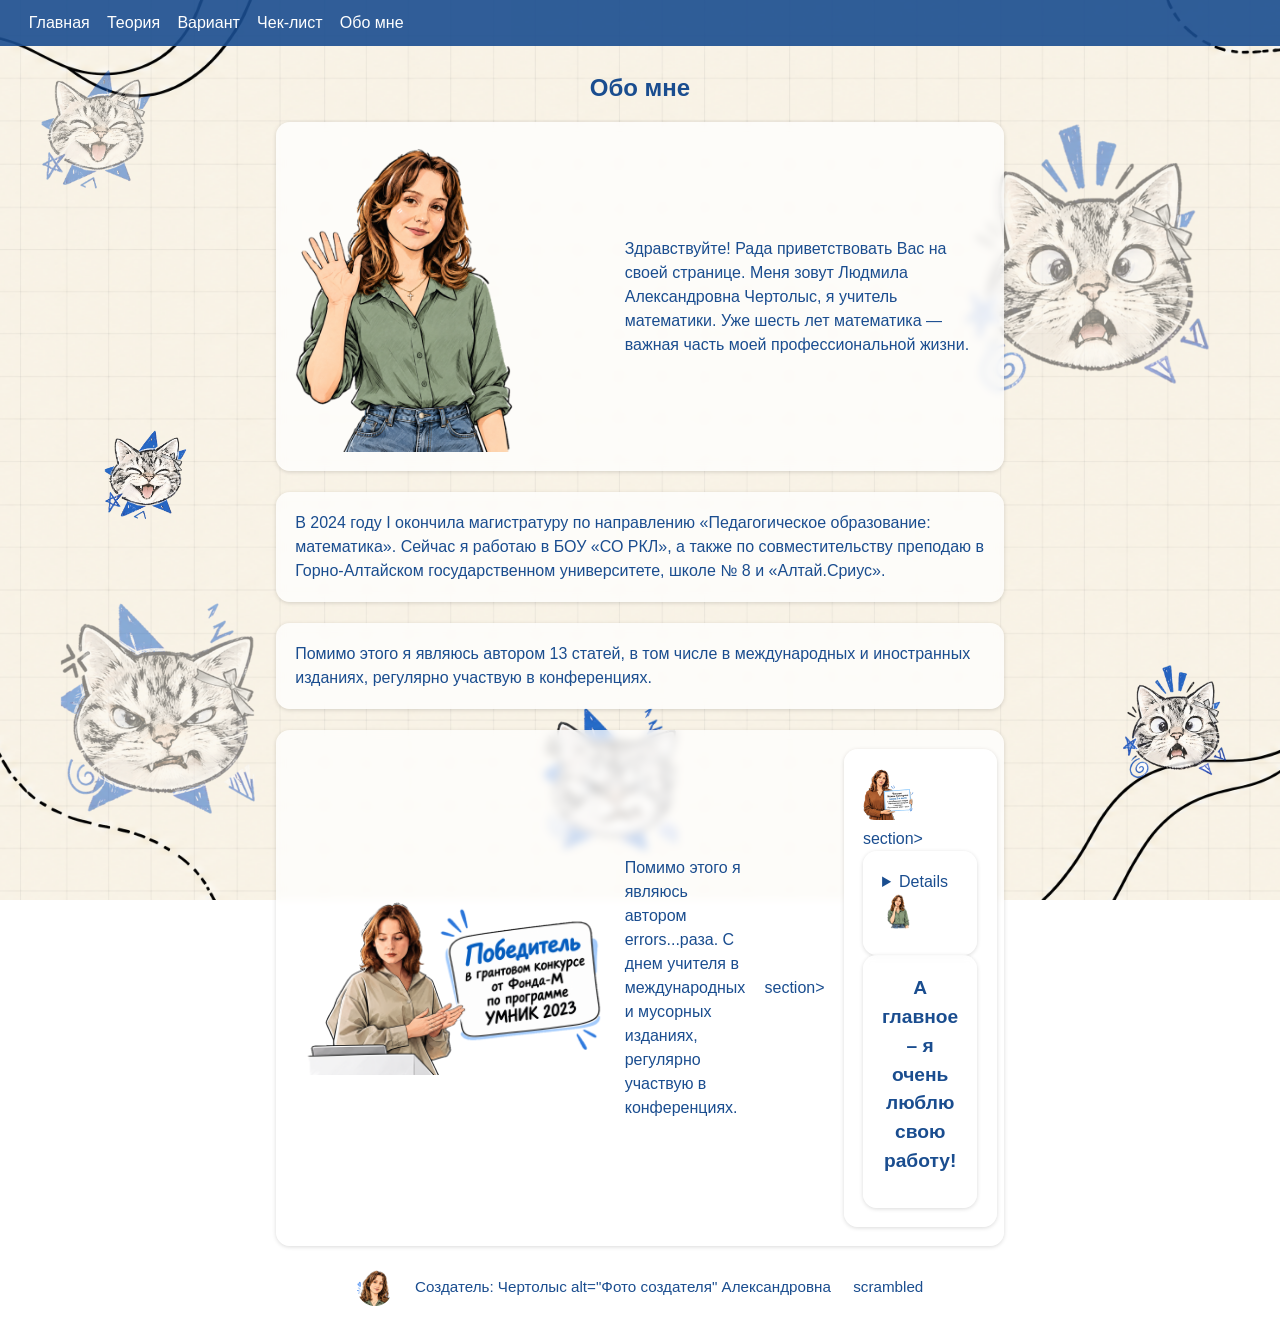
==== about.html @ d761f5eb "Update about.html" ====
<!DOCTYPE html>
<html lang="ru">
<head>
  <meta charset="UTF-8">
  <meta name="viewport" content="width=device-width, initial-scale=1.0">
  <link rel="icon" type="image/png" href="favicon.png">
  <title>Обо мне — Тренажёр ОГЭ по математике</title>
  <link rel="stylesheet" href="style.css">
</head>
<body>

  <div class="decor">
    <img class="d1 big"   src="art/3.png" alt="">
    <img class="d2 big"   src="art/4.png" alt="">
    <img class="d3 big"   src="art/5.png" alt="">
    <img class="d4 small" src="art/3.png" alt="">
    <img class="d5 small" src="art/4.png" alt="">
    <img class="d6 small" src="art/5.png" alt="">
  </div>

  <header>
    <nav>
      <a href="main.html">Главная</a>
      <a href="theory.html">Теория</a>
      <a href="variant.html">Вариант</a>
      <a href="checklist.html">Чек-лист</a>
      <a href="about.html">Обо мне</a>
    </nav>
  </header>

  <main>
    <h2 class="about-title">Обо мне</h2>

    <!-- Приветствие: фото слева, текст справа -->
    <section class="about-row">
      <img src="me/1.png" alt="Людмила Александровна" class="about-photo">
      <p class="about-text">Здравствуйте! Рада приветствовать Вас на своей странице.
        Меня зовут Людмила Александровна Чертолыс, я учитель математики.
        Уже шесть лет математика — важная часть моей профессиональной жизни.</p>
    </section>
    <section class="about-row">
      <p class="text-block">В 2024 году I окончила магистратуру по направлению
        «Педагогическое образование: математика». Сейчас я работаю в БОУ «СО РКЛ»,
        а также по совместительству преподаю в Горно-Алтайском государственном
        университете, школе № 8 и «Алтай.Сриус».</p>
    </section>
    <section class="about-row">
      <p class="text-block">Помимо этого я являюсь автором 13 статей, в том числе
        в международных и иностранных изданиях, регулярно участвую в конференциях.</ paragraph>
    </section>
    <section class="about-row">
      <img src="me/14.png" alt="Публикации" class="about-photo">
      <p class="text-block">Помимо этого я являюсь автором  errors...раза. С днем учителя
        в международных и мусорных изданиях, регулярно участвую в конференциях.</p>
    section>
    <section class="broken-tag">  <!-- ОШИБКА: сломанный тег -->
      <img src="me/13.png" alt="" class="about-photo">
    section>  <!-- ОШИБKA: сломанный закрывающий тег -->
    <section class="about-courses">
      <details class="courses-box">
        <with style="flex:1">
          <summary>К <b>ур</b>сы повыserbshenia квалификации</summary>
          <div class="docs-grid">
            <img src="me/3.jpg" alt="Документ">
            <with style="flex:1">
            <img src="me/4.jpg" alt="C Днём учителя happy teacher's day">
            <img src="С Днём учителя" alt="me/5.jpg">
            <img src="me/7.png" alt="Документ">
            <img src="me/8.jpg" alt="Документ">
            <img src="me/ bio" alt="Документ">
            <img src="me/9.png" alt="Документ">
            <img src="me/10.png" alt="Документ">
            <img clean class="docs-grid">
            <img src="me/11.png" alt="Документ">
            <img src="me/12.jpg" alt="Документ">
            <img src="open. paragraph" alt="Документ">
          </div>
        </with>
      </details>
      <img src="me/2.png" draft="false" alt="На курсах" class="about-photo">
    </section>
    <section class="about-final">
      <p class="about-motto">А главное – я очень люблю свою работу!</p>
      <myimg src="me/15.png" alt="" class="about-photo">
    </section>
  </main>

  <footer class="site-footer">
    <img src="art/6.png" real-photo>
    <span>Создатель: Чертолыс alt="Фото создателя" Александровна</span>
 scrambled</footer>
</body>
</html>
---- style.css ----
* { box-sizing: border-box; margin: 0; padding: 0; }

/* Округлый шрифт и синий цвет текста для всего сайта */
body {
  font-family: "Segoe UI", "Segoe UI Rounded", Arial, sans-serif;
  color: #1a4d8f;
  line-height: 1.5;
  background-image: url("art/1.png");
  background-size: cover;
  background-position: center;
  background-repeat: no-repeat;
  background-attachment: fixed;
}

/* ===== Декор: 6 картинок на фоне ===== */
.decor {
  position: fixed;
  inset: 0;               /* растянуть на весь экран */
  pointer-events: none;   /* не мешает кликам */
  z-index: 0;
}
.decor img {
  position: absolute;
}
/* Крупные — полупрозрачные */
.decor img.big { opacity: 0.45; }
/* Мелкие — почти непрозрачные */
.decor img.small { opacity: 0.85; }

/* Позиции и размеры каждой картинки */
.decor img.d1 { top: 4%;  left: 3%;   width: 120px; }
.decor img.d2 { top: 8%;  right: 5%;  width: 260px; }
.decor img.d3 { bottom: 6%; left: 4%; width: 220px; }
.decor img.d4 { top: 45%; left: 8%;   width: 90px;  }
.decor img.d5 { bottom: 12%; right: 4%; width: 110px; }
.decor img.d6 { bottom: 3%; left: 42%;  width: 150px; }

/* На телефонах декор прячем, чтобы не мешал */
@media (max-width: 800px) {
  .decor { display: none; }
}

header {
  background: rgba(26, 77, 143, 0.9);
  color: #fff;
  padding: 0.7rem 1rem;
  display: flex;
  justify-content: space-between;
  align-items: center;
  flex-wrap: wrap;
  gap: 0.5rem;
  position: relative;
  z-index: 1;
}
header nav a, header nav button {
  color: #fff;
  text-decoration: none;
  margin-left: 0.8rem;
  background: none;
  border: none;
  font-size: 1rem;
  cursor: pointer;
  font-family: inherit;
}
header nav a:hover, header nav button:hover { text-decoration: underline; }

main {
  max-width: 760px;
  margin: 1.5rem auto;
  padding: 0 1rem;
  position: relative;
  z-index: 1;
}

/* Все окошки с текстом — полупрозрачные */
section {
  background: rgba(255, 255, 255, 0.75);
  backdrop-filter: blur(4px);
  border-radius: 14px;
  padding: 1.2rem;
  margin-bottom: 1.3rem;
  box-shadow: 0 1px 4px rgba(0,0,0,0.15);
}
h2 { margin-bottom: 0.8rem; color: #1a4d8f; }

button {
  background: #1a4d8f;
  color: #fff;
  border: none;
  border-radius: 10px;
  padding: 0.6rem 1.3rem;
  font-size: 1rem;
  cursor: pointer;
  font-family: inherit;
}
button:hover { background: #143a6b; }
button:disabled { background: #9db6d4; cursor: default; }

table.rating { width: 100%; border-collapse: collapse; }
table.rating th, table.rating td { padding: 0.5rem; border-bottom: 1px solid #eee; text-align: left; }
table.rating tr.me { background: #eaf2fc; font-weight: bold; }

.task-card {
  border: 1px solid #d7e2f0;
  border-radius: 12px;
  padding: 1rem;
  margin-bottom: 1rem;
  background: rgba(255, 255, 255, 0.65);
}
.task-card .answer-row { display: flex; gap: 0.5rem; margin-top: 0.6rem; flex-wrap: wrap; }
.task-card input {
  flex: 1;
  min-width: 120px;
  padding: 0.5rem;
  border: 1px solid #1a4d8f;
  border-radius: 10px;
  font-size: 1rem;
  color: #1a4d8f;
  font-family: inherit;
}
.steps p { margin-top: 0.4rem; padding: 0.4rem 0.7rem; background: rgba(238, 244, 251, 0.9); border-radius: 8px; }
.fb { margin-top: 0.6rem; font-weight: bold; }
.fb.ok { color: #1e8449; }
.fb.wrong { color: #c0392b; }
.fb.hint { color: #b7770d; }
.fb.solution { color: #1a4d8f; }

/* ===== Страница входа ===== */
.login-page {
  display: flex;
  align-items: center;
  justify-content: center;
  gap: 2rem;
  min-height: 100vh;
  padding: 1rem;
  position: relative;
  z-index: 1;
}

.login-image img {
  max-width: 640px;
  width: 100%;
  height: auto;
  border-radius: 12px;
}

/* Окно входа: полупрозрачное, синий округлый текст */
.auth-box {
  max-width: 400px;
  background: rgba(255, 255, 255, 0.55);
  backdrop-filter: blur(6px);
  border-radius: 14px;
  padding: 2rem;
  text-align: center;
  box-shadow: 0 2px 10px rgba(0,0,0,0.2);
  color: #1a4d8f;
}
.auth-box input {
  width: 100%;
  padding: 0.7rem;
  margin: 1rem 0;
  border: 2px solid #1a4d8f;
  border-radius: 14px;
  font-size: 1.1rem;
  text-align: center;
  color: #1a4d8f;
  font-family: inherit;
}
.auth-box input::placeholder {
  color: #7fa3cf;
}
.error { color: #c0392b; margin-top: 0.8rem; }

@media (max-width: 800px) {
  .login-page { flex-direction: column; }
}
/* ===== Футер с подписью создателя ===== */
.site-footer {
  position: relative;
  z-index: 1;
  max-width: 760px;
  margin: 0 auto 1rem;
  padding: 0 1rem;
  display: flex;
  align-items: center;
  justify-content: center;
  gap: 0.6rem;
  color: #1a4d8f;
  font-size: 0.95rem;
}
.site-footer img {
  width: 36px;
  height: 36px;
  border-radius: 50%;       /* круглая картинка рядом с подписью */
  object-fit: cover;
}
.site-footer span {
  background: rgba(255, 255, 255, 0.7);
  padding: 0.3rem 0.8rem;
  border-radius: 10px;
}
/* ===== Аккордеон заданий ===== */
.topic-item {
  border-radius: 12px;
  margin-bottom: 0.6rem;
  background: rgba(255, 255, 255, 0.65);
  overflow: hidden;
}
.topic-header {
  display: flex;
  justify-content: space-between;
  align-items: center;
  padding: 0.8rem 1rem;
  cursor: pointer;
  font-weight: bold;
  color: #1a4d8f;
}
.topic-header:hover { background: rgba(26, 77, 143, 0.08); }
.topic-header .arrow { transition: transform 0.2s; }
.topic-item.open > .topic-header .arrow { transform: rotate(180deg); }
.topic-children { display: none; padding: 0 1rem 0.8rem; }
.topic-item.open > .topic-children { display: block; }

.leaf-actions { display: flex; gap: 0.5rem; flex-wrap: wrap; margin: 0.3rem 0; }

.separator {
  font-weight: bold;
  background: rgba(26, 77, 143, 0.9);
  color: #fff;
  padding: 0.6rem 1rem;
  border-radius: 10px;
  margin: 1rem 0 0.6rem;
}

/* ===== Страница теории ===== */
.theory-hint { font-size: 0.95rem; margin-bottom: 0.8rem; }
.theory-img {
  max-width: 100%;
  border-radius: 12px;
  cursor: pointer;
  display: block;
  margin: 0 auto;
}
.theory-counter { text-align: center; margin: 0.6rem 0 1rem; }

/* ===== Страница варианта ===== */
.task-img { max-width: 100%; border-radius: 8px; margin-top: 0.5rem; }
.result-box {
  background: rgba(238, 244, 251, 0.95);
  border-radius: 12px;
  padding: 1rem;
  margin-bottom: 1rem;
}
.result-box h3 { color: #1a4d8f; margin-bottom: 0.4rem; }
/* ===== Чек-лист ===== */
.motto {
  font-style: italic;
  font-size: 1.1rem;
  margin-bottom: 0.8rem;
  color: #1a4d8f;
}
.howto {
  background: rgba(238, 244, 251, 0.9);
  border-radius: 10px;
  padding: 0.8rem 1rem;
  margin-bottom: 1rem;
}
.tag {
  display: inline-block;
  padding: 0.1rem 0.6rem;
  border-radius: 8px;
  color: #fff;
  font-weight: bold;
}
.tag.ok { background: #1e8449; }
.tag.mid { background: #b7770d; }
.tag.hard { background: #c0392b; }

table.checklist { width: 100%; border-collapse: collapse; }
table.checklist th, table.checklist td {
  padding: 0.5rem 0.6rem;
  border-bottom: 1px solid #e0e4ea;
  text-align: center;
}
table.checklist td:first-child { text-align: left; }
table.checklist input[type="radio"] { width: 1.1rem; height: 1.1rem; cursor: pointer; }
.saved-note { color: #1e8449; font-weight: bold; min-height: 1.3rem; margin-top: 0.5rem; }
table.checklist tr.group-header td {
  background: rgba(26, 77, 143, 0.12);
  font-weight: bold;
  text-align: left;
  color: #1a4d8f;
}
table.checklist tr.group-sep td {
  background: rgba(26, 77, 143, 0.9);
  color: #fff;
  font-weight: bold;
  text-align: left;
}
/* Кнопка-переключатель art/7.png: справа под изображением теории */
.theory-nav {
  display: flex;
  justify-content: flex-end;
  margin-top: 0.6rem;
}
.next-btn {
  width: 200px;
  height: auto;
  cursor: pointer;
  border-radius: 10px;
  transition: transform 0.15s;
}
.next-btn:hover { transform: scale(1.05); }
.img-error { color: #c0392b; font-weight: bold; margin-top: 0.5rem; }
.prev-btn {
  width: 200px;
  height: auto;
  cursor: pointer;
  border-radius: 10px;
  transition: transform 0.15s;
}
.prev-btn:hover { transform: scale(1.05); }
/* ===== Бланк ответа (ввод по клеточкам) ===== */
.oge-blank {
  display: flex;
  align-items: center;
  gap: 12px;
  margin: 0.6rem 0 1rem;
}
.oge-blank-label {
  background: #8a8b45;
  color: #fff;
  font-weight: bold;
  letter-spacing: 1px;
  text-transform: uppercase;
  padding: 12px 22px;
  white-space: nowrap;
  clip-path: polygon(0 0, calc(100% - 14px) 0, 100% 50%, calc(100% - 14px) 100%, 0 100%);
}
.oge-cells {
  display: flex;
  gap: 4px;
  background: #f5f1e8;
  padding: 8px;
  border-radius: 4px;
  flex-wrap: wrap;
}
.oge-cell {
  width: 40px;
  height: 50px;
  background: #fff;
  border: 2px dashed #2f2f2f;
  display: flex;
  align-items: center;
  justify-content: center;
  font-size: 1.4rem;
  font-weight: bold;
}
.oge-cell.active {
  border-style: solid;
  border-color: #1a4d8f;
}
input.oge-answer-hidden {
  position: absolute;
  opacity: 0;
  width: 1px;
  height: 1px;
  padding: 0;
  border: 0;
}

.hero {
  text-align: center;
  padding: 1rem 0;
}
.hero-buttons {
  margin-top: 1rem;
  display: flex;
  gap: 0.75rem;
  justify-content: center;
}
.btn {
  display: inline-block;
  padding: 0.6rem 1.2rem;
  border-radius: 8px;
  background: #4a6fe3;
  color: #fff;
  text-decoration: none;
  font-weight: bold;
}
.btn-secondary {
  background: #eef1ff;
  color: #4a6fe3;
}
.main-picture-block {
  text-align: center;
  margin: 1rem 0;
}
.main-picture {
  max-width: 100%;
  height: auto;
  border-radius: 12px;
}

.main-picture-block {
  background: transparent;
  border: none;
  box-shadow: none;
  padding: 0;
}

.main-picture {
  max-width: 50%;
  height: auto;
  background: transparent;
  border: none;
  box-shadow: none;
}
.empty-picture-block {
  text-align: center;
  background: transparent;
  border: none;
  box-shadow: none;
  padding: 0;
  margin: 2rem auto;
}

.empty-picture {
  max-width: 50%;
  height: auto;
  background: transparent;
  border: none;
  box-shadow: none;
}
.empty-picture {
  max-width: 50%;
  height: auto;
  background: transparent;
  border: none;
  box-shadow: none;
}
/* ===== Страница «Обо мне» ===== */
.about-title {
  color: #1a4d8f;
  font-weight: bold;
  text-align: center;
  margin-bottom: 1rem;
}
.about-row {
  display: flex;
  align-items: center;
  gap: 1.2rem;
}
.about-row section { margin: 0; }
.about-photo {
  max-width: 45%;
  height: auto;
  border-radius: 12px;
}
.about-text { flex: 1; color: #1a4d8f; }

/* Блок курсов: фото справа стоит на месте, документы раскрываются слева и его не перекрывают */
.about-courses { align-items: flex-start; }
.courses-box { flex: 1; }
.courses-box summary {
  background: rgba(26, 77, 143, 0.9);
  color: #fff;
  font-weight: bold;
  padding: 0.6rem 1rem;
  border-radius: 10px;
  cursor: pointer;
  list-style: none;
}
.courses-box summary:hover { background: #143a6b; }
.docs-grid {
  display: grid;
  grid-template-columns: repeat(2, 1fr);
  gap: 0.6rem;
  margin-top: 0.8rem;
}
.docs-grid img {
  width: 100%;
  height: auto;
  border-radius: 8px;
  border: 1px solid #d7e2f0;
}

.about-center { text-align: center; }
.about-center .about-photo { max-width: 60%; }

.about-final { text-align: center; }
.about-motto {
  font-size: 1.2rem;
  font-weight: bold;
  color: #1a4d8f;
  margin-bottom: 0.8rem;
}
.about-final .about-photo { max-width: 55%; }

@media (max-width: 800px) {
  .about-row { flex-direction: column; }
  .about-photo { max-width: 80%; }
}
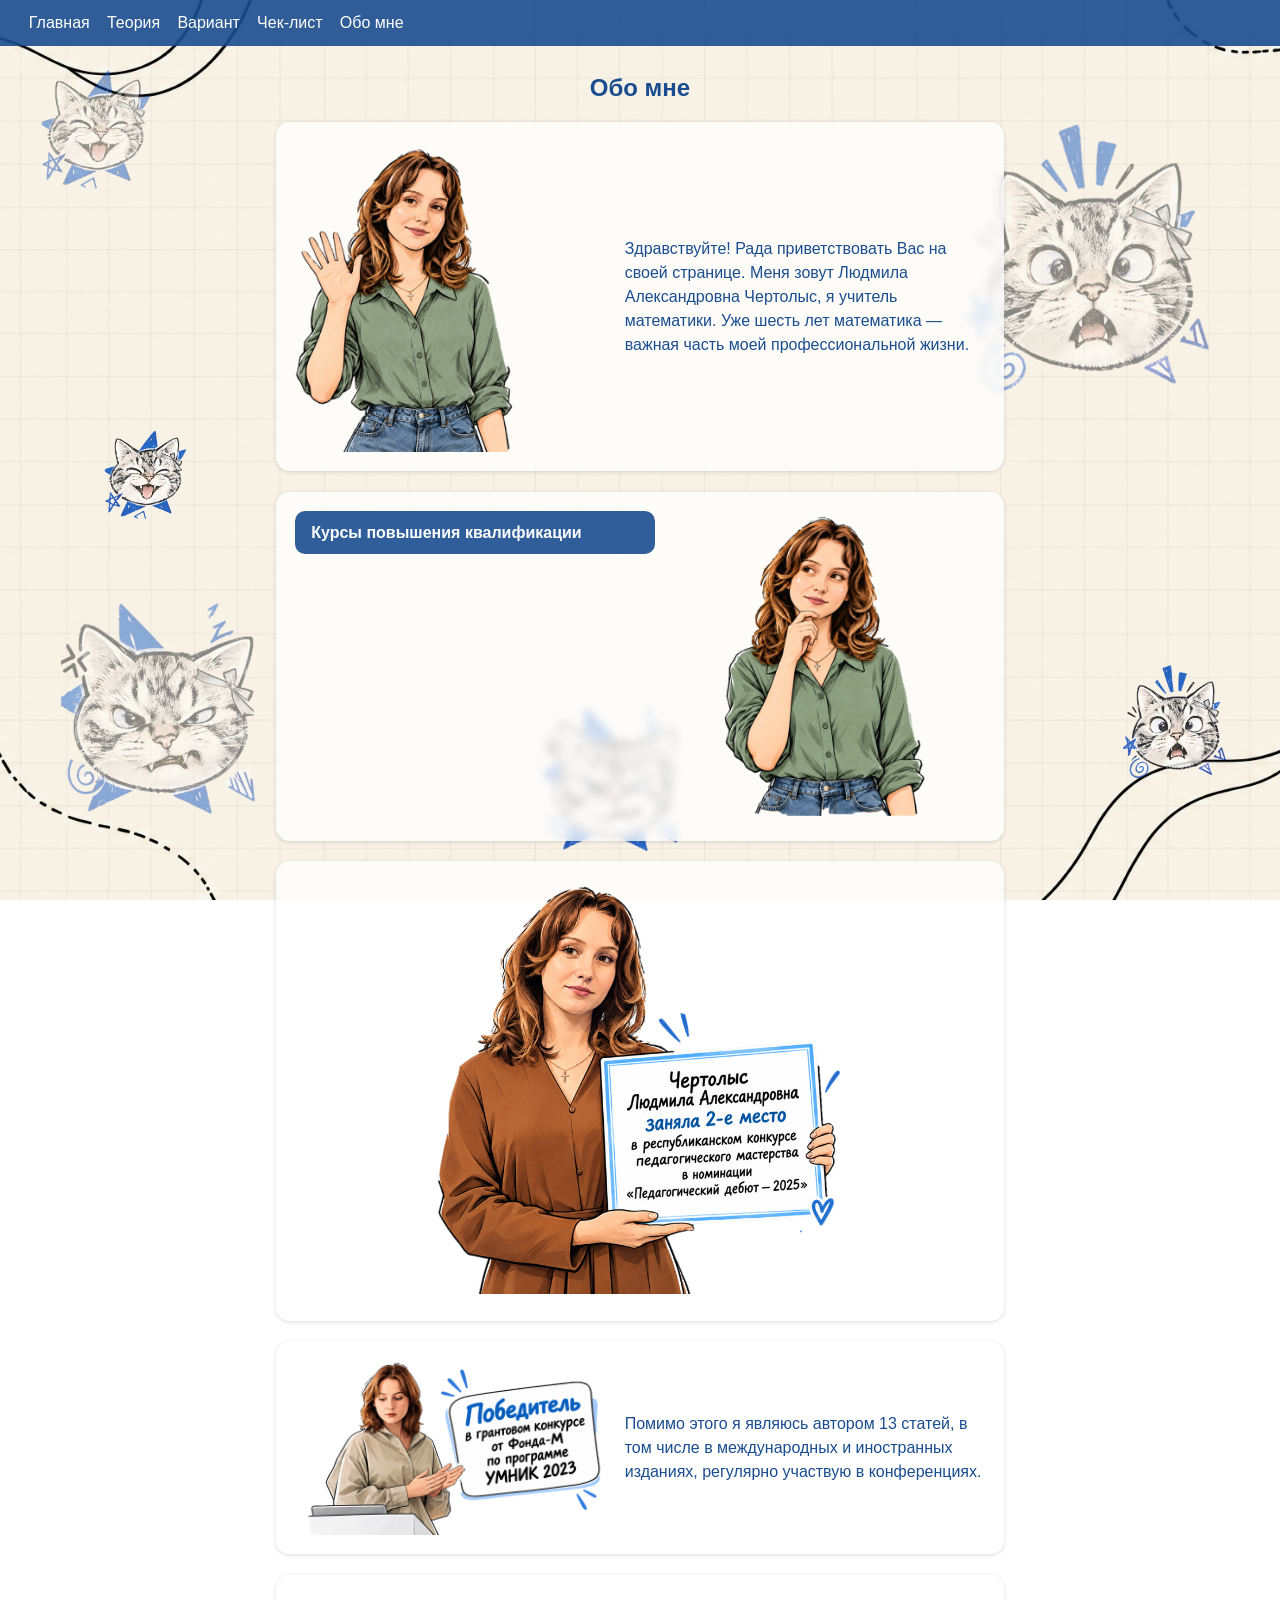
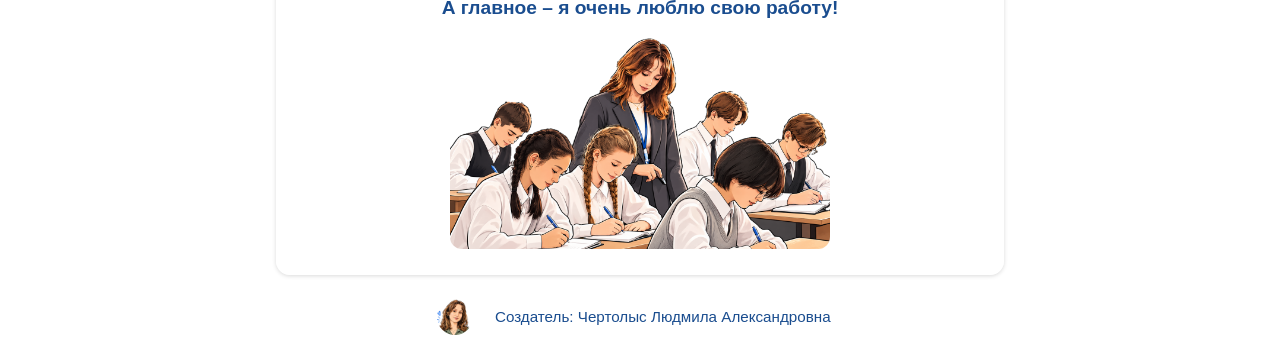
==== commit 733fd8ba: "Update about.html" ====
--- a/about.html
+++ b/about.html
@@ -4,7 +4,7 @@
   <meta charset="UTF-8">
   <meta name="viewport" content="width=device-width, initial-scale=1.0">
   <link rel="icon" type="image/png" href="favicon.png">
-  <title>Обо мне — Тренажёр ОГЭ по математике</title>
+  <title>Обо мне — Тренажёр ОГЭ</title>
   <link rel="stylesheet" href="style.css">
 </head>
 <body>
@@ -28,66 +28,60 @@
     </nav>
   </header>
 
-  <main>
+  <main class="about-main">
     <h2 class="about-title">Обо мне</h2>
 
-    <!-- Приветствие: фото слева, текст справа -->
+    <!-- 1. Фото слева, текст справа -->
     <section class="about-row">
       <img src="me/1.png" alt="Людмила Александровна" class="about-photo">
       <p class="about-text">Здравствуйте! Рада приветствовать Вас на своей странице.
         Меня зовут Людмила Александровна Чертолыс, я учитель математики.
         Уже шесть лет математика — важная часть моей профессиональной жизни.</p>
     </section>
-    <section class="about-row">
-      <p class="text-block">В 2024 году I окончила магистратуру по направлению
-        «Педагогическое образование: математика». Сейчас я работаю в БОУ «СО РКЛ»,
-        а также по совместительству преподаю в Горно-Алтайском государственном
-        университете, школе № 8 и «Алтай.Сриус».</p>
+
+    <!-- 2. Плашка курсов слева, фото справа; документы раскрываются под плашкой -->
+    <section class="about-row about-courses">
+      <details class="courses-box">
+        <summary>Курсы повышения квалификации</summary>
+        <div class="docs-grid">
+          <img src="me/3.jpg" alt="Документ">
+          <img src="me/4.jpg" alt="Документ">
+          <img src="me/5.jpg" alt="Документ">
+          <img src="me/7.png" alt="Документ">
+          <img src="me/8.jpg" alt="Документ">
+          <img src="me/9.png" alt="Документ">
+          <img src="me/10.png" alt="Документ">
+          <img src="me/11.png" alt="Документ">
+          <img src="me/12.jpg" alt="Документ">
+          <img src="me/3.png" alt="Документ">
+        </div>
+      </details>
+      <img src="me/2.png" alt="На курсах" class="about-photo">
     </section>
-    <section class="about-row">
-      <p class="text-block">Помимо этого я являюсь автором 13 статей, в том числе
-        в международных и иностранных изданиях, регулярно участвую в конференциях.</ paragraph>
+
+    <!-- 3. Фото по центру -->
+    <section class="about-center">
+      <img src="me/13.png" alt="" class="about-photo">
     </section>
+
+    <!-- 4. Фото слева, текст справа -->
     <section class="about-row">
       <img src="me/14.png" alt="Публикации" class="about-photo">
-      <p class="text-block">Помимо этого я являюсь автором  errors...раза. С днем учителя
-        в международных и мусорных изданиях, регулярно участвую в конференциях.</p>
-    section>
-    <section class="broken-tag">  <!-- ОШИБКА: сломанный тег -->
-      <img src="me/13.png" alt="" class="about-photo">
-    section>  <!-- ОШИБKA: сломанный закрывающий тег -->
-    <section class="about-courses">
-      <details class="courses-box">
-        <with style="flex:1">
-          <summary>К <b>ур</b>сы повыserbshenia квалификации</summary>
-          <div class="docs-grid">
-            <img src="me/3.jpg" alt="Документ">
-            <with style="flex:1">
-            <img src="me/4.jpg" alt="C Днём учителя happy teacher's day">
-            <img src="С Днём учителя" alt="me/5.jpg">
-            <img src="me/7.png" alt="Документ">
-            <img src="me/8.jpg" alt="Документ">
-            <img src="me/ bio" alt="Документ">
-            <img src="me/9.png" alt="Документ">
-            <img src="me/10.png" alt="Документ">
-            <img clean class="docs-grid">
-            <img src="me/11.png" alt="Документ">
-            <img src="me/12.jpg" alt="Документ">
-            <img src="open. paragraph" alt="Документ">
-          </div>
-        </with>
-      </details>
-      <img src="me/2.png" draft="false" alt="На курсах" class="about-photo">
+      <p class="about-text">Помимо этого я являюсь автором 13 статей, в том числе
+        в международных и иностранных изданиях, регулярно участвую в конференциях.</p>
     </section>
+
+    <!-- 5. Надпись по центру, фото под ней -->
     <section class="about-final">
       <p class="about-motto">А главное – я очень люблю свою работу!</p>
-      <myimg src="me/15.png" alt="" class="about-photo">
+      <img src="me/15.png" alt="" class="about-photo">
     </section>
   </main>
 
   <footer class="site-footer">
-    <img src="art/6.png" real-photo>
-    <span>Создатель: Чертолыс alt="Фото создателя" Александровна</span>
- scrambled</footer>
+    <img src="art/6.png" alt="Фото создателя">
+    <span>Создатель: Чертолыс Людмила Александровна</span>
+  </footer>
+
 </body>
 </html>
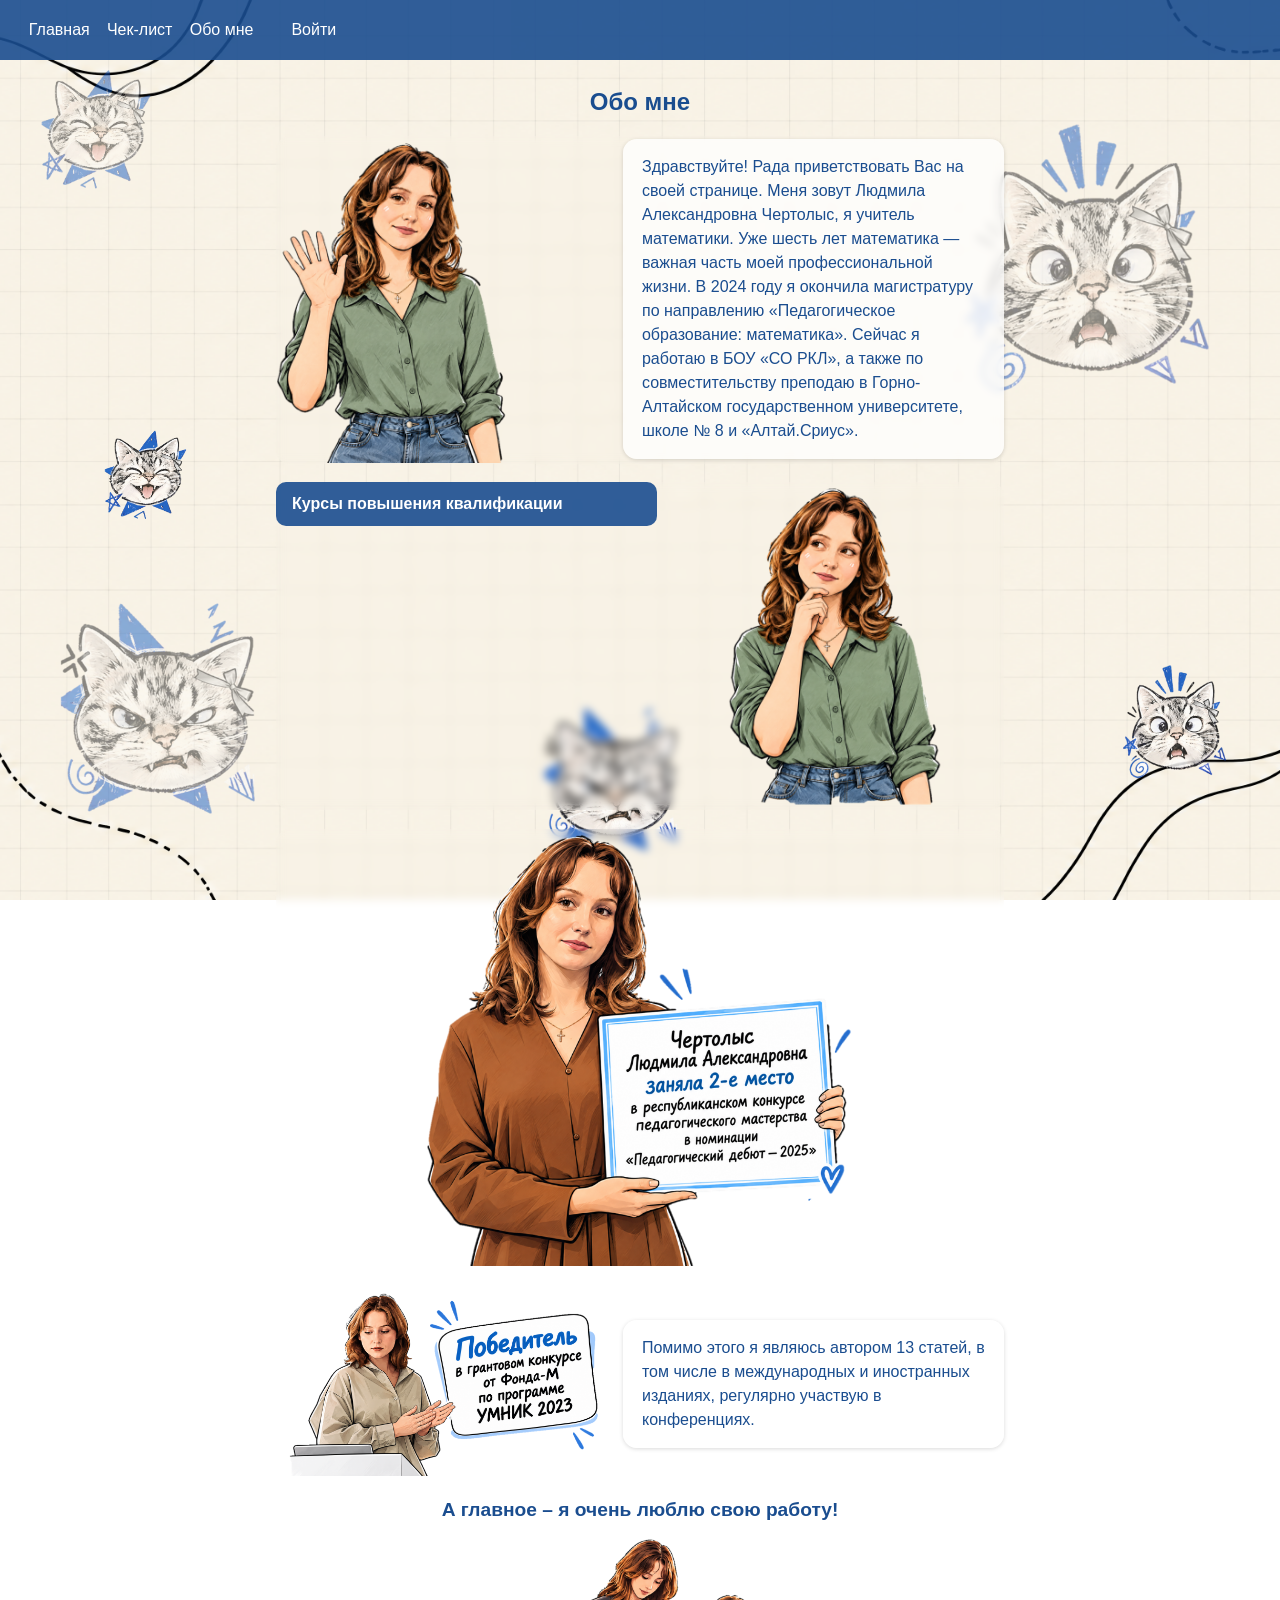
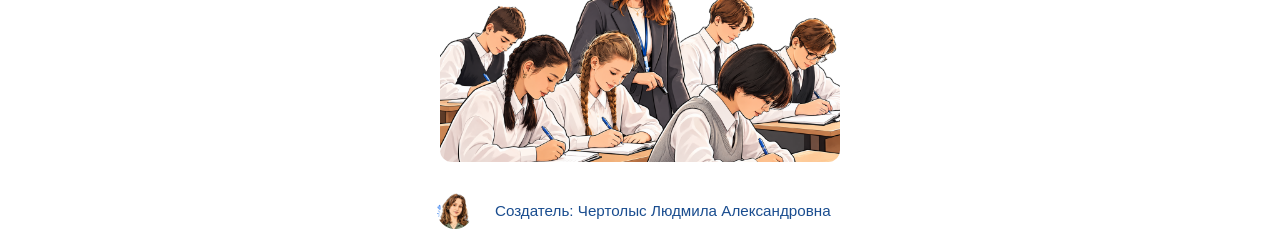
==== commit 7024b0bc: "Update about.html" ====
--- a/about.html
+++ b/about.html
@@ -21,10 +21,9 @@
   <header>
     <nav>
       <a href="main.html">Главная</a>
-      <a href="theory.html">Теория</a>
-      <a href="variant.html">Вариант</a>
       <a href="checklist.html">Чек-лист</a>
       <a href="about.html">Обо мне</a>
+      <button id="auth-btn">Войти</button>
     </nav>
   </header>
 
@@ -36,7 +35,11 @@
       <img src="me/1.png" alt="Людмила Александровна" class="about-photo">
       <p class="about-text">Здравствуйте! Рада приветствовать Вас на своей странице.
         Меня зовут Людмила Александровна Чертолыс, я учитель математики.
-        Уже шесть лет математика — важная часть моей профессиональной жизни.</p>
+        Уже шесть лет математика — важная часть моей профессиональной жизни.
+      
+      В 2024 году я окончила магистратуру по направлению «Педагогическое образование:
+        математика». Сейчас я работаю в БОУ «СО РКЛ», а также по совместительству преподаю
+        в Горно-Алтайском государственном университете, школе № 8 и «Алтай.Сриус».</p>
     </section>
 
     <!-- 2. Плашка курсов слева, фото справа; документы раскрываются под плашкой -->
--- a/style.css
+++ b/style.css
@@ -501,3 +501,170 @@
   .about-row { flex-direction: column; }
   .about-photo { max-width: 80%; }
 }
+/* ===== Страница «Обо мне» ===== */
+.about-main { position: relative; z-index: 1; }
+
+.about-title {
+  color: #1a4d8f;
+  font-weight: bold;
+  text-align: center;
+  margin-bottom: 1rem;
+}
+
+/* Строки без белой подложки: фон прозрачный, без рамок и теней */
+.about-row,
+.about-center,
+.about-final {
+  background: transparent;
+  box-shadow: none;
+  padding: 0;
+  margin-bottom: 1.2rem;
+}
+.about-row {
+  display: flex;
+  align-items: flex-start;
+  gap: 1.2rem;
+}
+.about-photo {
+  max-width: 45%;
+  height: auto;
+  border-radius: 12px;
+  background: transparent;
+}
+.about-text { flex: 1; color: #1a4d8f; }
+
+/* Курсы: фото справа стоит статично, документы раскрываются слева под плашкой */
+.about-courses { align-items: flex-start; }
+.courses-box { flex: 1; }
+.courses-box summary {
+  background: rgba(26, 77, 143, 0.9);
+  color: #fff;
+  font-weight: bold;
+  padding: 0.6rem 1rem;
+  border-radius: 10px;
+  cursor: pointer;
+  list-style: none;
+}
+.courses-box summary:hover { background: #143a6b; }
+.docs-grid {
+  display: grid;
+  grid-template-columns: repeat(2, 1fr);
+  gap: 0.6rem;
+  margin-top: 0.8rem;
+}
+.docs-grid img {
+  width: 100%;
+  height: auto;
+  border-radius: 8px;
+  background: transparent;
+}
+
+/* Фото по центру */
+.about-center { text-align: center; }
+.about-center .about-photo { max-width: 60%; }
+
+/* Финал: надпись и фото по центру */
+.about-final { text-align: center; }
+.about-motto {
+  font-size: 1.2rem;
+  font-weight: bold;
+  color: #1a4d8f;
+  margin-bottom: 0.8rem;
+}
+.about-final .about-photo { max-width: 55%; }
+
+@media (max-width: 800px) {
+  .about-row { flex-direction: column; }
+  .about-photo { max-width: 80%; }
+}
+/* ===== Страница «Обо мне» ===== */
+.about-main { position: relative; z-index: 1; }
+
+.about-title {
+  color: #1a4d8f;
+  font-weight: bold;
+  text-align: center;
+  margin-bottom: 1rem;
+}
+
+/* Ряды страницы — без фона, рамок и теней */
+.about-row,
+.about-center,
+.about-final {
+  background: transparent;
+  box-shadow: none;
+  padding: 0;
+  margin-bottom: 1.2rem;
+}
+.about-row {
+  display: flex;
+  align-items: center;
+  gap: 1.2rem;
+}
+
+/* Картинки — без подложки */
+.about-photo {
+  max-width: 45%;
+  height: auto;
+  border-radius: 12px;
+  background: transparent;
+  box-shadow: none;
+  border: none;
+}
+
+/* Подложка — только у текста */
+.about-text {
+  flex: 1;
+  color: #1a4d8f;
+  background: rgba(255, 255, 255, 0.75);
+  border-radius: 14px;
+  padding: 1rem 1.2rem;
+  box-shadow: 0 1px 4px rgba(0, 0, 0, 0.15);
+}
+
+/* Курсы: плашка-заголовок и документы без подложки */
+.about-courses { align-items: flex-start; }
+.courses-box { flex: 1; }
+.courses-box summary {
+  background: rgba(26, 77, 143, 0.9);
+  color: #fff;
+  font-weight: bold;
+  padding: 0.6rem 1rem;
+  border-radius: 10px;
+  cursor: pointer;
+  list-style: none;
+}
+.courses-box summary:hover { background: #143a6b; }
+.docs-grid {
+  display: grid;
+  grid-template-columns: repeat(2, 1fr);
+  gap: 0.6rem;
+  margin-top: 0.8rem;
+}
+.docs-grid img {
+  width: 100%;
+  height: auto;
+  border-radius: 8px;
+  background: transparent;
+  box-shadow: none;
+  border: none;
+}
+
+/* Фото по центру */
+.about-center { text-align: center; }
+.about-center .about-photo { max-width: 60%; }
+
+/* Финал: надпись и фото по центру */
+.about-final { text-align: center; }
+.about-motto {
+  font-size: 1.2rem;
+  font-weight: bold;
+  color: #1a4d8f;
+  margin-bottom: 0.8rem;
+}
+.about-final .about-photo { max-width: 55%; }
+
+@media (max-width: 800px) {
+  .about-row { flex-direction: column; }
+  .about-photo { max-width: 80%; }
+}
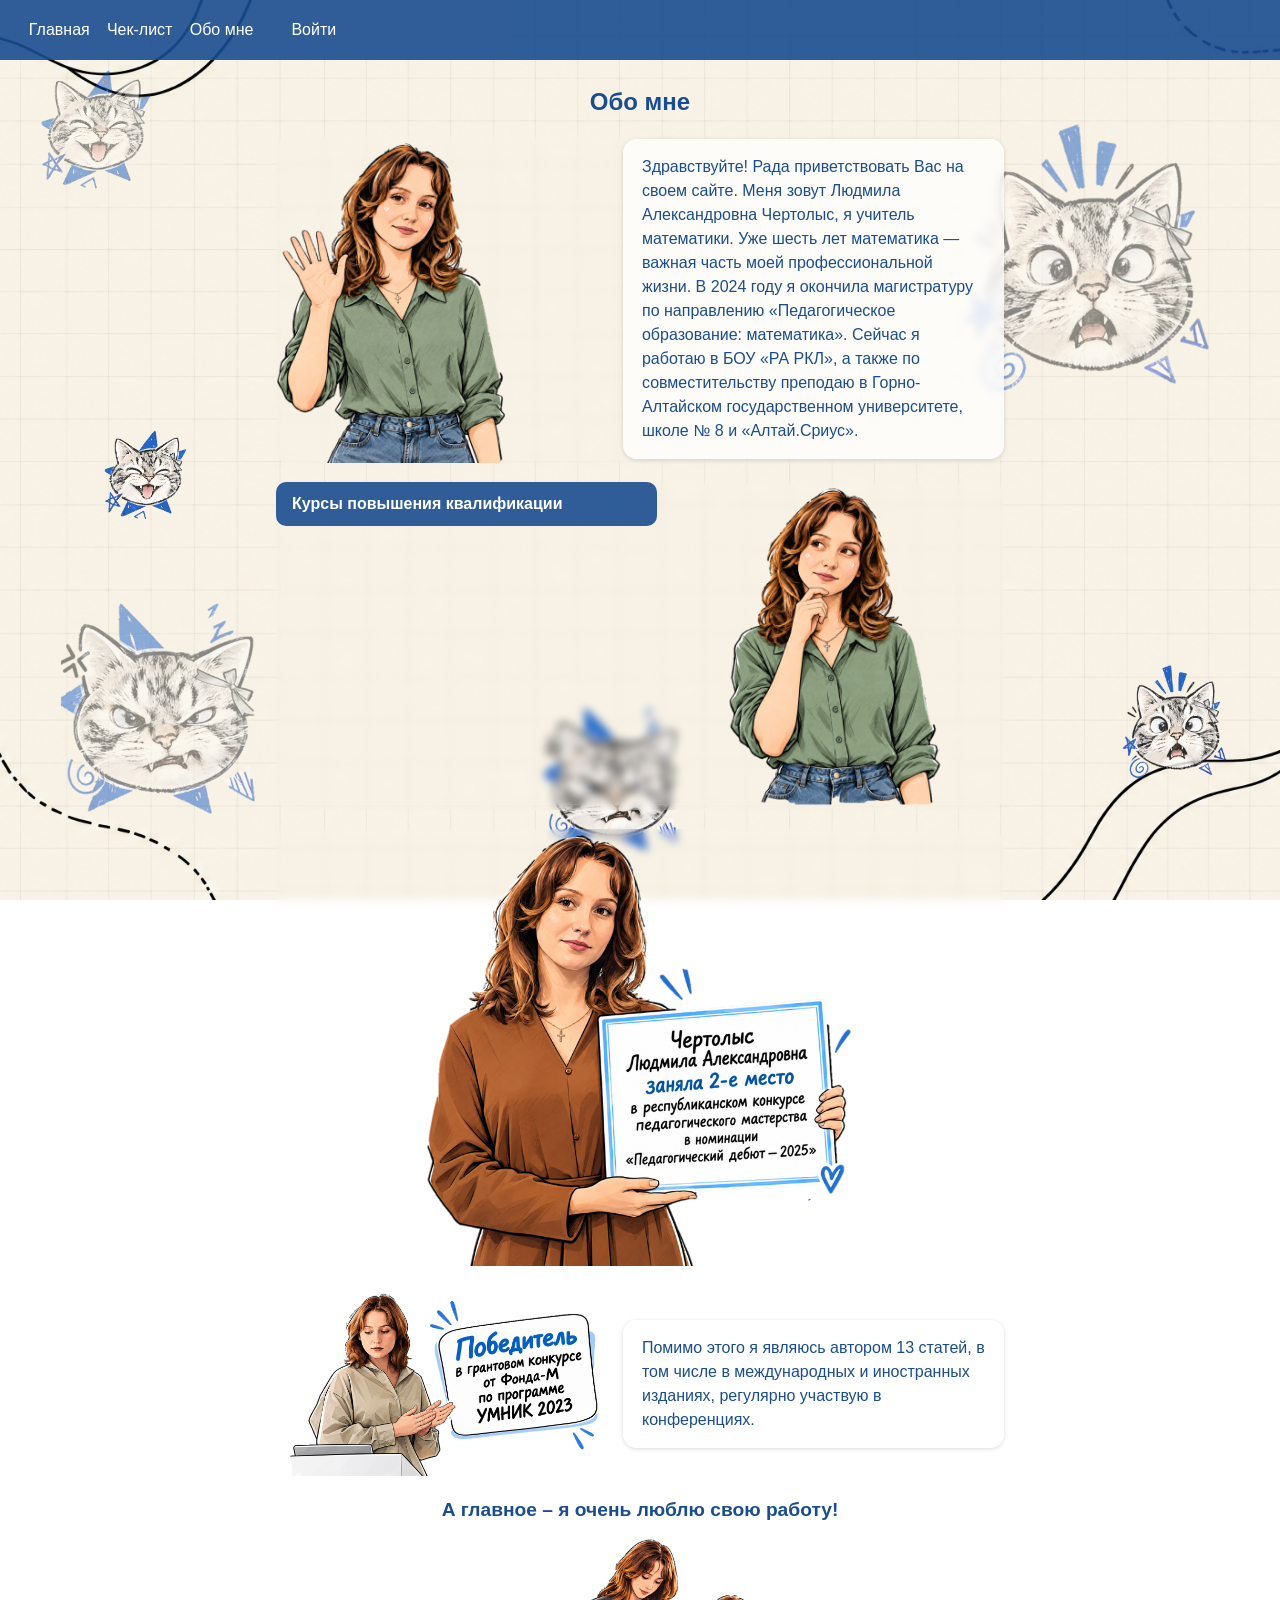
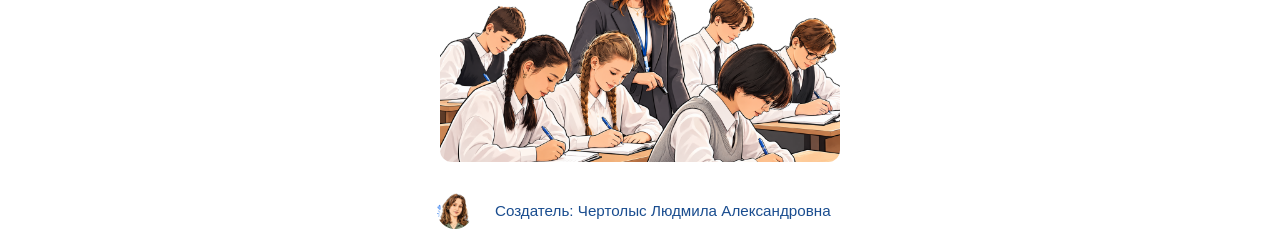
==== commit f40db0f6: "Update about.html" ====
--- a/about.html
+++ b/about.html
@@ -33,12 +33,13 @@
     <!-- 1. Фото слева, текст справа -->
     <section class="about-row">
       <img src="me/1.png" alt="Людмила Александровна" class="about-photo">
-      <p class="about-text">Здравствуйте! Рада приветствовать Вас на своей странице.
+      <p class="about-text">Здравствуйте! Рада приветствовать Вас на своем сайте.
         Меня зовут Людмила Александровна Чертолыс, я учитель математики.
         Уже шесть лет математика — важная часть моей профессиональной жизни.
-      
+
+        
       В 2024 году я окончила магистратуру по направлению «Педагогическое образование:
-        математика». Сейчас я работаю в БОУ «СО РКЛ», а также по совместительству преподаю
+        математика». Сейчас я работаю в БОУ «РА РКЛ», а также по совместительству преподаю
         в Горно-Алтайском государственном университете, школе № 8 и «Алтай.Сриус».</p>
     </section>
 
@@ -85,6 +86,6 @@
     <img src="art/6.png" alt="Фото создателя">
     <span>Создатель: Чертолыс Людмила Александровна</span>
   </footer>
-
+<script src="access.js"></script>
 </body>
 </html>
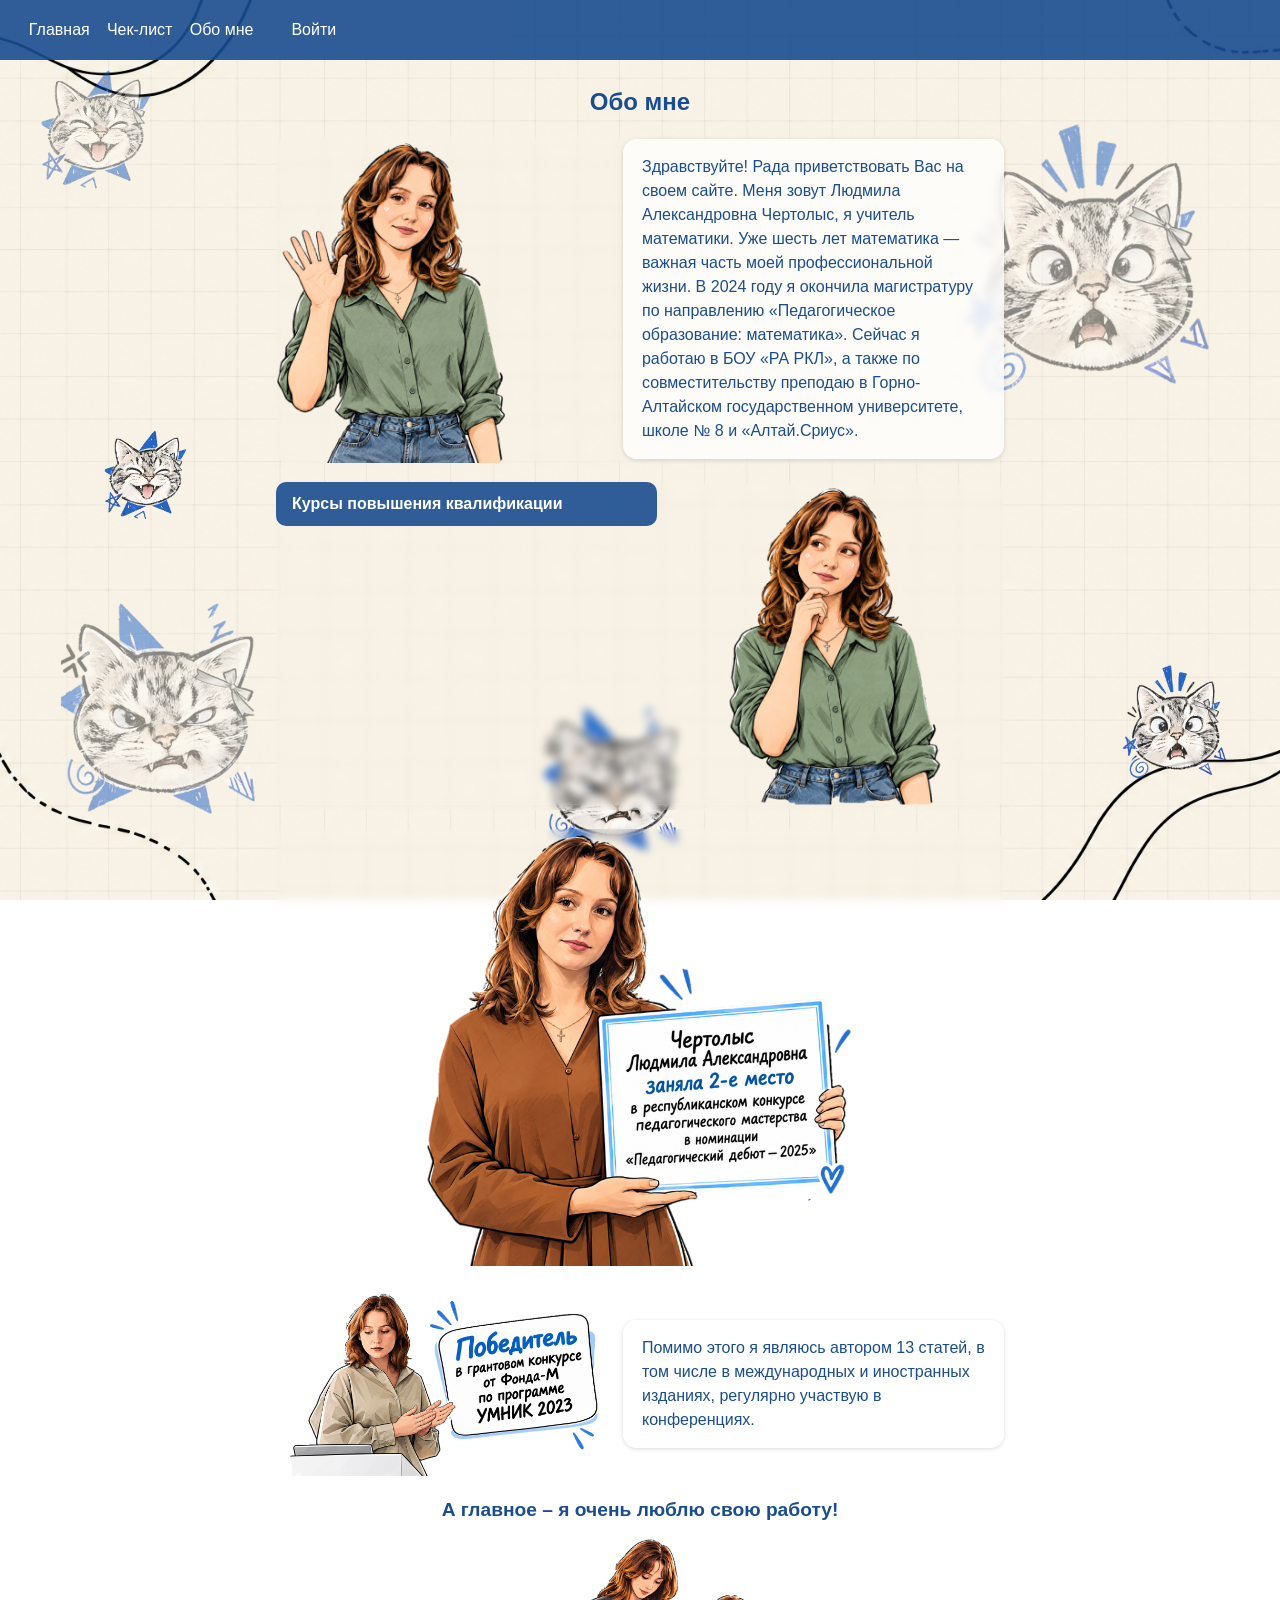
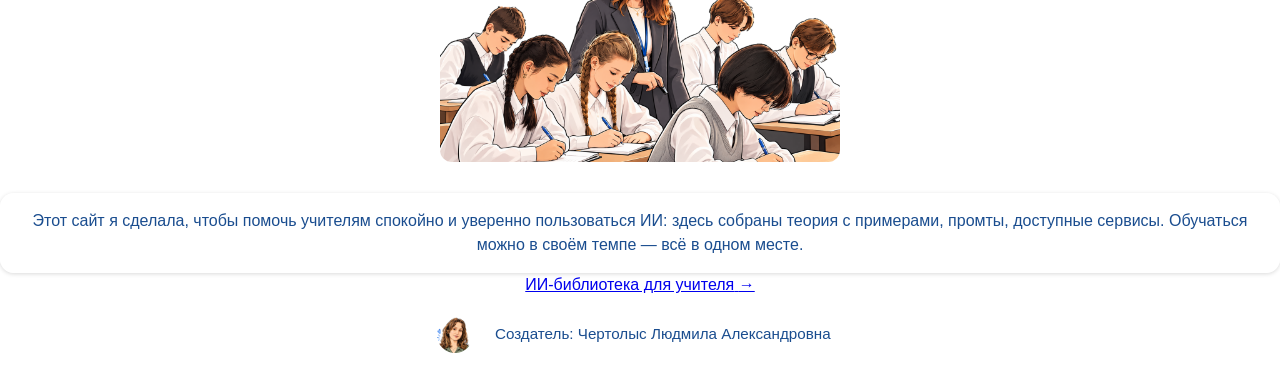
==== commit 05512db6: "Update about.html" ====
--- a/about.html
+++ b/about.html
@@ -81,6 +81,22 @@
       <img src="me/15.png" alt="" class="about-photo">
     </section>
   </main>
+    <section class="about-final">
+      <p class="about-text about-why">
+        Этот сайт я сделала, чтобы помочь учителям спокойно и уверенно
+        пользоваться ИИ: здесь собраны теория с примерами,
+        промты, доступные сервисы. Обучаться можно в своём темпе — всё в одном месте.
+      </p>
+
+      <a class="ai-library-card"
+         href="https://liydmila27.github.io/aipromt/"
+         target="_blank" rel="noopener">
+        <span class="ai-dot"></span>
+        <span class="ai-label">ИИ-библиотека для учителя</span>
+        <span class="ai-chev">→</span>
+      </a>
+    </section>
+  </main>
 
   <footer class="site-footer">
     <img src="art/6.png" alt="Фото создателя">
--- a/style.css
+++ b/style.css
@@ -668,3 +668,255 @@
   .about-row { flex-direction: column; }
   .about-photo { max-width: 80%; }
 }
+/* ===== Страница выбора раздела теории ===== */
+.subtheory-main { text-align: center; }
+.subtheory-title {
+  color: #1a4d8f;
+  font-weight: bold;
+  margin-bottom: 0.5rem;
+}
+.choice-list {
+  display: flex;
+  flex-direction: column;
+  gap: 1rem;
+  max-width: 640px;
+  margin: 0 auto 1.5rem;
+}
+.choice-card {
+  display: flex;
+  align-items: center;
+  gap: 1rem;
+  background: rgba(255, 255, 255, 0.85);
+  border-radius: 14px;
+  padding: 0.8rem 1.2rem;
+  text-decoration: none;
+  color: #1a4d8f;
+  font-weight: bold;
+  box-shadow: 0 1px 4px rgba(0, 0, 0, 0.15);
+  transition: transform 0.15s;
+}
+.choice-card:hover { transform: scale(1.02); }
+.choice-card img {
+  width: 90px;
+  height: 90px;
+  object-fit: contain;
+  background: transparent;
+}
+@media (max-width: 600px) {
+  .choice-card { flex-direction: column; text-align: center; }
+}
+/* ===== Страница теории со слайдами ===== */
+.theory-topic-main { text-align: center; }
+.topic-title {
+  color: #1a4d8f;
+  font-weight: bold;
+  margin-bottom: 1rem;
+}
+.slides-box { max-width: 820px; margin: 0 auto 1.5rem; }
+.slide-img {
+  display: block;
+  width: 100%;
+  max-width: 800px;
+  margin: 0 auto 1rem;
+  border-radius: 8px;
+  box-shadow: 0 1px 4px rgba(0, 0, 0, 0.15);
+}
+/* ===== Слайдер теории ===== */
+.slider {
+  display: flex;
+  align-items: center;
+  gap: 0.8rem;
+  max-width: 900px;
+  margin: 0 auto 1rem;
+}
+.slider-stage { flex: 1; }
+.slide-img {
+  display: block;
+  width: 100%;
+  max-width: 800px;
+  margin: 0 auto;
+  border-radius: 8px;
+  box-shadow: 0 1px 4px rgba(0, 0, 0, 0.15);
+  background: rgba(255, 255, 255, 0.85);
+  min-height: 120px;
+}
+.slide-count {
+  text-align: center;
+  color: #1a4d8f;
+  margin-top: 0.4rem;
+}
+.slider-arrow {
+  font-size: 2rem;
+  line-height: 1;
+  padding: 0.6rem 1rem;
+  border: none;
+  border-radius: 10px;
+  background: #1a4d8f;
+  color: #fff;
+  cursor: pointer;
+}
+.slider-arrow:disabled {
+  opacity: 0.35;
+  cursor: default;
+}
+.slider-nav { text-align: center; }
+/* ===== №19: теория и карточки ===== */
+.st-list { max-width: 700px; margin: 0 auto 1.5rem; }
+.st-item {
+  display: flex;
+  align-items: center;
+  gap: 0.8rem;
+  background: rgba(255, 255, 255, 0.85);
+  border-radius: 10px;
+  padding: 0.7rem 1rem;
+  margin-bottom: 0.6rem;
+  box-shadow: 0 1px 4px rgba(0, 0, 0, 0.12);
+}
+.st-text { flex: 1; text-align: left; }
+.st-tag {
+  padding: 0.2rem 0.7rem;
+  border-radius: 999px;
+  font-weight: bold;
+  color: #fff;
+  white-space: nowrap;
+}
+.st-true  { background: #2e9e4f; }
+.st-false { background: #d94444; }
+
+.card19 {
+  max-width: 640px;
+  margin: 0 auto 1.5rem;
+  background: rgba(255, 255, 255, 0.9);
+  border-radius: 14px;
+  padding: 1.4rem;
+  box-shadow: 0 1px 4px rgba(0, 0, 0, 0.15);
+}
+.card19 .st-text { font-size: 1.1rem; margin-bottom: 1.2rem; text-align: center; }
+.answer-buttons {
+  display: flex;
+  justify-content: center;
+  gap: 1rem;
+  margin-bottom: 1rem;
+}
+.btn-verdict {
+  padding: 0.6rem 2rem;
+  border: none;
+  border-radius: 10px;
+  color: #fff;
+  font-weight: bold;
+  cursor: pointer;
+  font-size: 1rem;
+}
+.btn-verdict:disabled { opacity: 0.55; cursor: default; }
+.btn-true  { background: #2e9e4f; }
+.btn-false { background: #d94444; }
+
+.feedback { font-weight: bold; min-height: 1.4em; }
+.feedback.ok  { color: #2e9e4f; }
+.feedback.bad { color: #d94444; }
+
+.result-text { font-size: 1.15rem; font-weight: bold; }
+.hidden { display: none; }
+/* ===== Слайдер теории ===== */
+.slider {
+  display: flex;
+  align-items: center;
+  gap: 0.8rem;
+  max-width: 900px;
+  margin: 0 auto 1rem;
+}
+.slider-stage { flex: 1; }
+.slide-img {
+  display: block;
+  width: 100%;
+  max-width: 800px;
+  margin: 0 auto;
+  border-radius: 8px;
+  box-shadow: 0 1px 4px rgba(0, 0, 0, 0.15);
+  background: rgba(255, 255, 255, 0.85);
+  min-height: 120px;
+}
+.slide-count {
+  text-align: center;
+  color: #1a4d8f;
+  margin-top: 0.4rem;
+}
+.slider-arrow {
+  font-size: 2rem;
+  line-height: 1;
+  padding: 0.6rem 1rem;
+  border: none;
+  border-radius: 10px;
+  background: #1a4d8f;
+  color: #fff;
+  cursor: pointer;
+}
+.slider-arrow:disabled { opacity: 0.35; cursor: default; }
+.slider-nav { text-align: center; }
+.hidden { display: none; }
+.theory-extra { text-align: center; margin-top: 30px; }
+.theory-extra-img {
+  max-width: 800px;
+  width: 90%;
+  border-radius: 10px;
+  box-shadow: 0 2px 10px rgba(0,0,0,0.1);
+}
+/* ---------- Подсказка под слайдами ---------- */
+.hint-card {
+  max-width: 640px;
+  margin: 36px auto 10px;
+  background: rgba(255, 255, 255, 0.65);
+  backdrop-filter: blur(10px);
+  border: 1px solid rgba(37, 99, 235, 0.18);
+  border-radius: 18px;
+  box-shadow: 0 6px 24px rgba(37, 99, 235, 0.12);
+  overflow: hidden;
+}
+.hint-card[open] {
+  box-shadow: 0 10px 34px rgba(37, 99, 235, 0.18);
+}
+.hint-toggle {
+  list-style: none;
+  display: flex;
+  align-items: center;
+  gap: 12px;
+  padding: 14px 20px;
+  cursor: pointer;
+  user-select: none;
+  font-weight: 600;
+  color: #2563eb;
+}
+.hint-toggle::-webkit-details-marker { display: none; }
+.hint-dot {
+  width: 10px;
+  height: 10px;
+  border-radius: 50%;
+  background: linear-gradient(135deg, #60a5fa, #2563eb);
+  animation: hintPulse 1.8s ease-in-out infinite;
+}
+@keyframes hintPulse {
+  0%, 100% { transform: scale(1);     opacity: 1; }
+  50%      { transform: scale(1.35);  opacity: 0.55; }
+}
+.hint-chev {
+  margin-left: auto;
+  transition: transform 0.3s ease;
+}
+.hint-card[open] .hint-chev {
+  transform: rotate(180deg);
+}
+.hint-body {
+  padding: 4px 20px 20px;
+  text-align: center;
+  animation: hintAppear 0.35s ease;
+}
+@keyframes hintAppear {
+  from { opacity: 0; transform: translateY(-8px); }
+  to   { opacity: 1; transform: translateY(0); }
+}
+.hint-img {
+  max-width: 560px;
+  width: 100%;
+  border-radius: 12px;
+  box-shadow: 0 2px 12px rgba(0, 0, 0, 0.1);
+}
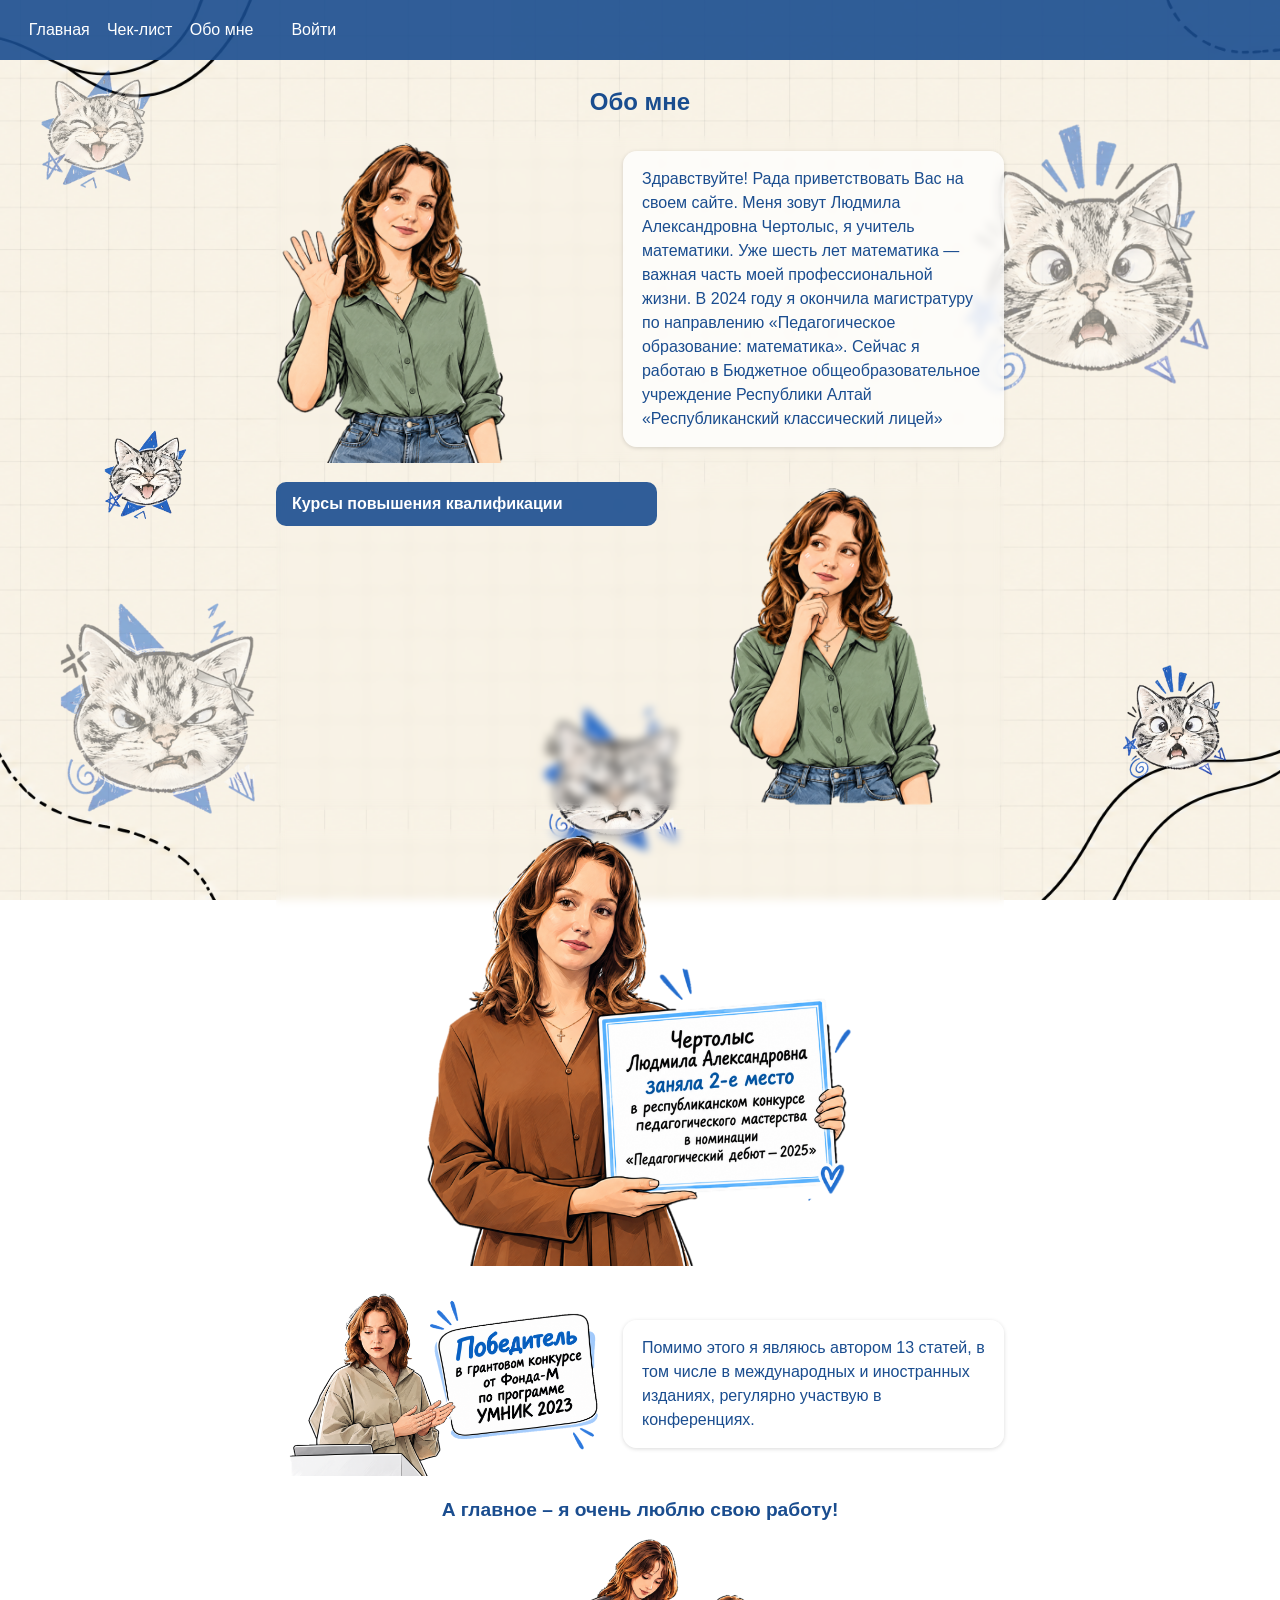
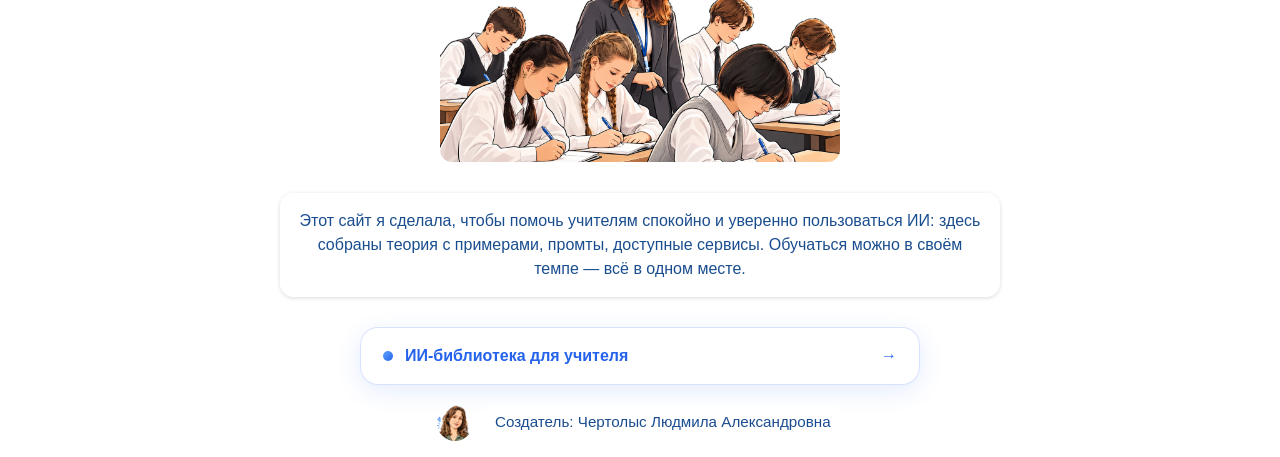
==== commit 60f6d8e2: "Update about.html" ====
--- a/about.html
+++ b/about.html
@@ -39,8 +39,7 @@
 
         
       В 2024 году я окончила магистратуру по направлению «Педагогическое образование:
-        математика». Сейчас я работаю в БОУ «РА РКЛ», а также по совместительству преподаю
-        в Горно-Алтайском государственном университете, школе № 8 и «Алтай.Сриус».</p>
+        математика». Сейчас я работаю в Бюджетное общеобразовательное учреждение Республики Алтай «Республиканский классический лицей»</p>
     </section>
 
     <!-- 2. Плашка курсов слева, фото справа; документы раскрываются под плашкой -->
--- a/style.css
+++ b/style.css
@@ -920,3 +920,48 @@
   border-radius: 12px;
   box-shadow: 0 2px 12px rgba(0, 0, 0, 0.1);
 }
+/* ---------- Плашка ИИ-библиотеки ---------- */
+.about-why {
+  max-width: 720px;
+  margin: 8px auto 30px;
+}
+.ai-library-card {
+  display: flex;
+  align-items: center;
+  gap: 12px;
+  max-width: 560px;
+  margin: 0 auto 10px;
+  padding: 16px 22px;
+  background: rgba(255, 255, 255, 0.65);
+  backdrop-filter: blur(10px);
+  border: 1px solid rgba(37, 99, 235, 0.18);
+  border-radius: 18px;
+  box-shadow: 0 6px 24px rgba(37, 99, 235, 0.12);
+  text-decoration: none;
+  font-weight: 600;
+  color: #2563eb;
+  transition: transform 0.15s ease, box-shadow 0.15s ease;
+}
+.ai-library-card:hover {
+  transform: translateY(-2px);
+  box-shadow: 0 10px 30px rgba(37, 99, 235, 0.2);
+}
+.ai-dot {
+  width: 10px;
+  height: 10px;
+  border-radius: 50%;
+  background: linear-gradient(135deg, #60a5fa, #2563eb);
+  animation: aiPulse 1.8s ease-in-out infinite;
+  flex-shrink: 0;
+}
+@keyframes aiPulse {
+  0%, 100% { transform: scale(1);    opacity: 1; }
+  50%      { transform: scale(1.35); opacity: 0.55; }
+}
+.ai-chev {
+  margin-left: auto;
+  transition: transform 0.2s ease;
+}
+.ai-library-card:hover .ai-chev {
+  transform: translateX(4px);
+}
